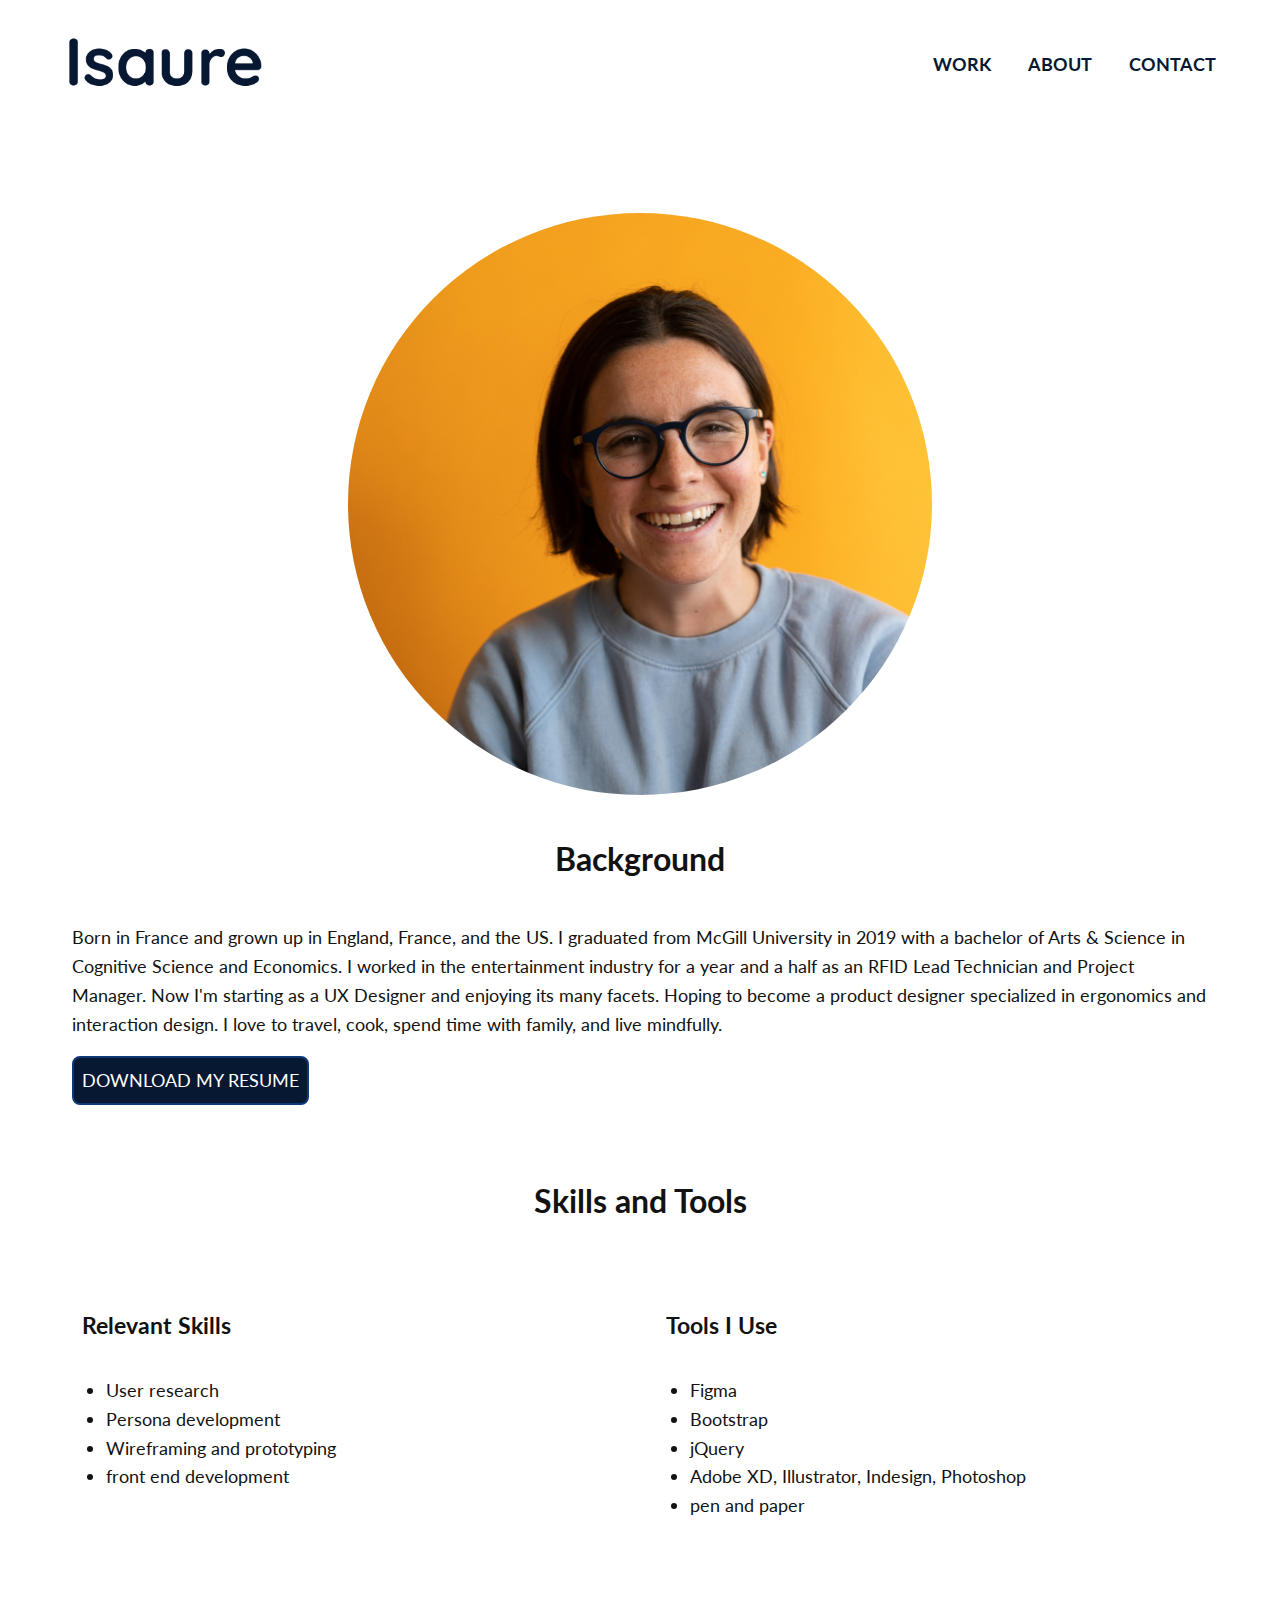
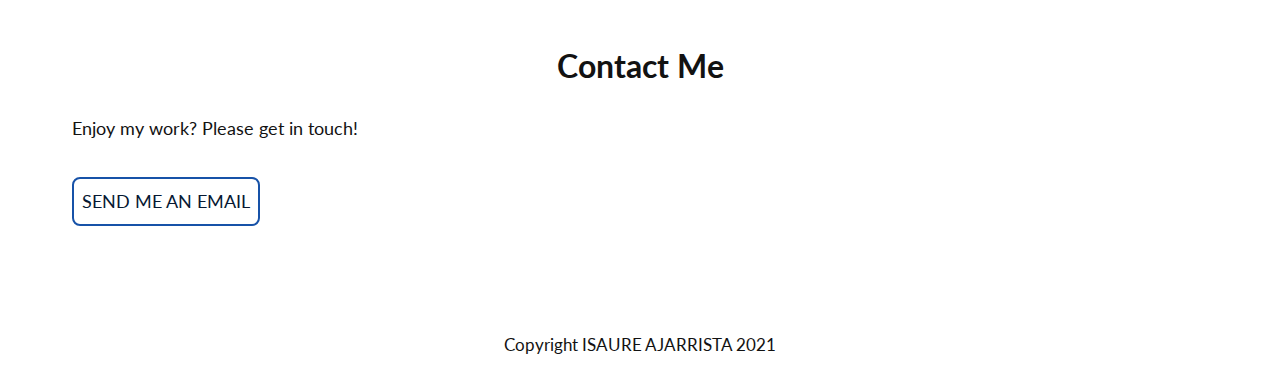
==== about.html @ 8503d3d2 "changed logo" ====
<!DOCTYPE html>
<html lang="en" dir="ltr">

<head>
  <meta charset="utf-8">
  <title>Isaure Ajarrista UX Designer Montreal</title>
  <link rel="shortcut icon" href="/favicon_package_v0.16/favicon.ico">
  <link rel="apple-touch-icon" sizes="180x180" href="favicon_package_v0.16/apple-touch-icon.png">
  <link rel="icon" type="image/png" sizes="32x32" href="favicon_package_v0.16/favicon-32x32.png">
  <link rel="icon" type="image/png" sizes="16x16" href="favicon_package_v0.16/favicon-16x16.png">
  <link rel="manifest" href="/site.webmanifest">
  <link href="https://cdn.jsdelivr.net/npm/bootstrap@5.0.0-beta3/dist/css/bootstrap.min.css" rel="stylesheet" integrity="sha384-eOJMYsd53ii+scO/bJGFsiCZc+5NDVN2yr8+0RDqr0Ql0h+rP48ckxlpbzKgwra6" crossorigin="anonymous">
  <meta name="msapplication-TileColor" content="#da532c">
  <meta name="theme-color" content="#ffffff">
  <link rel="stylesheet" type="text/css" href="https://necolas.github.io/normalize.css/8.0.1/normalize.css">
  <link rel="stylesheet" type="text/css" href="css/style.css">
  <link rel="preconnect" href="https://fonts.gstatic.com">
  <link href="https://fonts.googleapis.com/css2?family=Lato:wght@400;700&family=Roboto&display=swap" rel="stylesheet">
<link rel="stylesheet" href="https://use.fontawesome.com/releases/v5.15.3/css/all.css" integrity="sha384-SZXxX4whJ79/gErwcOYf+zWLeJdY/qpuqC4cAa9rOGUstPomtqpuNWT9wdPEn2fk" crossorigin="anonymous">
  <meta name="viewport" content="width=device-width, initial-scale=1">
</head>

<body>
  <!-- for the header -->
  <header id="header">
    <div class="container align">
      <div class="navtoggle" id="myNavtoggle">
      <a href="index.html"><img src="img/me/logov2.png" class="logo" alt="Isaure's Logo"></a>
      <nav class="navigation">
        <ul>
          <li class="nav-container topBotomBordersOut"><a href="index.html">Work</a></li>
          <li class="nav-container topBotomBordersOut"> <a href="about.html#skills">About</a></li>
          <li class="nav-container topBotomBordersOut"><a href="#contact" onclick="menuToggle()">Contact</a></li>
          <li><a href="javascript:void(0);" class="icon" onclick="menuToggle()"><i class="fas fa-bars"></i></a></li>
        </ul>
      </nav>
    </div>
    </div>
  </header>

  <main>
    <!-- main section -->
    <div id="aboutme">
        <!-- Title Container -->
      <div class="container">
    <!-- photo and rest of main -->
      <!-- <div class="row"> -->
        <!--container -->
        <!-- <div class="column col-md-6 col-lg-6"> -->
        <picture>
          <source srcset="img/me/mev3.jpg" media="(max-width:767px)">
          <img src="img/me/mev3-1200.jpg" alt="a portrait of me">
        </picture>

        <div class="about">
            <h2>Background</h2>
            <p> Born in France and grown up in England, France, and the US. I graduated from McGill University in 2019 with a bachelor of Arts & Science in Cognitive Science and Economics. I worked in the entertainment industry for a year and a half as an RFID Lead Technician and Project Manager. Now I'm starting as a UX Designer and enjoying its many facets. Hoping to become a product designer specialized in ergonomics and interaction design. I love to travel, cook, spend time with family, and live mindfully.</p>
            <div class="resume">
            <a href="files/resume-v4.pdf" download target="_blank" class="button resume"> download my resume </a>
          </div>
         </div>
        </div>
      </div>
    </div>

<!--row for columns -->
  <div class="container">
          <!--column 2 SKills and Tools -->
          <div class="skills">
            <h2> Skills and Tools </h2>
          </div>
            <!--skills and tools row -->
            <div class="row">
            <!-- Relevant skills column -->
              <div class="column col-md-6 col-lg-6">
                <!--list of skills -->
                <h3> Relevant Skills </h3>
                <ul>
                  <li> User research</li>
                  <li> Persona development</li>
                  <li> Wireframing and prototyping</li>
                  <li> front end development</li>
                </ul>
              </div>
              <!-- tools i use column -->
              <div class="column col-md-6 col-lg-6">
                <h3> Tools I Use </h3>
                <ul>
                  <li>Figma</li>
                  <li>Bootstrap</li>
                  <li>jQuery</li>
                  <li>Adobe XD, Illustrator, Indesign, Photoshop</li>
                  <li>pen and paper</li>
                </ul>
              </div>
            </div>
          </div>
        </div>
  </main>

  <!-- for the footer -->
  <footer id="contact">
    <div class="container">
      <h2>Contact Me</h2>
      <p>
        Enjoy my work? Please get in touch!
      </p>
       <div class="socials">
        <a href="mailto:isaure.ajarrista@gmail.com" class="button contact">Send me an email</a>
      <!-- social media layout and placeholders -->
      <a href="https://www.linkedin.com/in/isaure/"><i class="fab fa-linkedin"></i></a>
      <a href="#"><i class="fab fa-behance-square"></i></a>
    </div>
      <p class="copyright">Copyright ISAURE AJARRISTA 2021</p>
    </div>
  </footer>

  <!-- js script -->
  <script src="https://code.jquery.com/jquery-3.6.0.min.js" integrity="sha256-/xUj+3OJU5yExlq6GSYGSHk7tPXikynS7ogEvDej/m4=" crossorigin="anonymous"></script>
  <script src="js/script.js"></script>
</body>

</html>
---- css/style.css ----
/*
Colors used:
Primary Color (Sea green): #2e8b57
Font color (Gray7): #121212
*/
*{
  box-sizing: border-box;
}

html {
  scroll-behavior: smooth;
}

body {
  background-color: #ffffff;
  font-family: 'Lato', sans-serif;
  font-size: 16px;
  font-weight: 400;
  line-height: 1.6;
  color: #121212;
}

h1, h2, h3 {
  line-height: 1.4;
}

h1{
  font-size: 2.25em;
  font-weight: 700;
  text-align: center;
}

h2{
  font-size: 1.75em;
  font-weight: 700;
}

h3 {
  font-size: 1.25em;
  font-weight: 700;
}

img{
  position:static;
  width: 100%;
}

video {
  width: 100%;
}

a{
  color: #061832;
  text-decoration: none;
}
a:hover,
a:focus {
  color: #061832;
}
a:active{
  color: #061832;
}


/* Layout styling */
header {
  background-color: white;
  padding: 10px 0 4px;
  position: fixed;
  width: 100%;
}

nav > ul {
  list-style-type: none;
  padding: 0;
  margin: 0;
}

nav > ul > li > a {
  text-transform: uppercase;
  font-family: 'Lato', sans-serif;
  font-weight: 700;
  color: #061832;
  display: inline-block;
  padding: 0 16px;
  position: relative;
  z-index: 0;
  cursor: pointer;
}
nav > ul > li > a:hover{
  opacity: 0.8;
}
nav > ul > li > a:active{
  color: 	#061832;
}

.navtoggle li:not(:last-child){
  display: none;
}

.navtoggle, .navtoggle.responsive {
  position: relative;
}

.navtoggle li .icon {
  position: absolute;
  right: 0;
  top: 2px;
  font-size: 20px;
  padding-right: 0;
  padding-top: 10px;
}

.navtoggle.responsive li {
  display: block;
  padding: 10px 0;
  border-top: 1px solid #eebcbc;
}

.navtoggle.responsive nav {
  padding: 24px 0 0;
}

.navtoggle.responsive li:last-child{
  padding: 0 0 10px;
}


main {
  padding-top: 67px;
}

.container {
  padding: 0 16px;
  max-width: 1200px;
  margin-left: auto;
  margin-right: auto;
}

#projects h2{
  text-align: center;
}

#projects img{
  margin: auto;
  width: 100%;
}

#projects .row {
  padding-bottom: 25px;
  border-bottom: 1px solid #eebcbc;
  margin: 25px 0;
  align-items: center;
}

#hero {
  background-color: #fff;
  padding: 20px 0;
  display: inline-block;
  width: 100%;
  text-align: center;
}

#hero span {
  display: block;
}

#hero h1{
  text-align: center;
  margin-top: 24px;
}

.logo {
  max-width: 150px;
  text-align: center;
}

#aboutme .container img{
  display: block;
  margin-left: auto;
  margin-right: auto;
  margin-top: 105px;
  width: 50%;
  border-radius: 50%;
}

#aboutme h3{
  margin-top: 0;
}

#aboutme h2{
  text-align: center;
}

.container h1{
  text-align: center;
  padding: 16px 0;
}

.callout {
  background-color: #e9f1fc;
  padding: 16px 8px;
  border: 2px solid #061832;
  margin: 56px auto;
  width: 100%;
  display: flex;
  justify-content: flex-start;
  flex-flow: row wrap;
}

.quote {
  font-weight: 700;
  font-size: 18px;
  text-align: center;
  font-style: italic;
}

#title h1{
  margin-bottom: 0;
}

#title span {
  display: block;
  text-align: center;
  margin-bottom: 8px;
}

[class*="col-"]{
  float: left;
  padding: 10px;
}

.row::after{
  content: "";
  clear: both;
  display: table;
}

.copyright{
  text-align: center;
  font-size: .95em;
  padding-top: 72px;
}

.methods .column {
  padding: 16px 72px;
}

.methods .row {
  flex-flow: row wrap;
}

.methods h3{
  text-align: center;
}

.methods ul{
  list-style-type: none;
  padding-left: 0;
}

.container p{
  padding-left: 16px;
  padding-right: 16px;
}

.container h2 {
  padding: 16px 8px;
}

.container h3 {
  padding: 12px 16px;
}

#contact h2 {
  text-align: center;
  margin-top: 80px;
  padding-bottom: 0;
}

#aboutme .column{
  padding: 0 16px;
}
#aboutme ul{
  list-style-type: none;
}

.about {
  margin-top: 16px;
}

.skills h2{
  text-align: center;
}

.container .scroll {
  padding-left: 16px;
  display: flex;
  justify-content: flex-end;
}

.socials {
  display: flex;
  flex-flow: row wrap;
  align-items: center;
}

.fab.fa-linkedin, .fab.fa-behance-square {
  font-size: 2em;
  margin: 16px;
  margin-left: 0;
}


/* device styling */
/* ==============================
Medium devices (640px and larger)
================================= */
@media only screen and (min-width: 641px) {
  header {
    text-align: unset;
    padding: 20px 0 13px;
  }

  nav {
    width: auto;
    display: flex;
    justify-content: flex-end;
    align-items: center;
    float: right;
    margin-top: 4px;
  }

  nav > ul {
    margin: 1em 0;
  }

  nav > ul > li {
  display: inline-block;
  }

  .navtoggle li:not(:last-child){
    display: inline-block;
  }

  .navtoggle li:last-child{
    display: none;
  }

  main {
    padding-top: 99.8px;
  }

  body{
    font-size: 18px;
  }

  .logo{
    max-width: 200px;
  }


  .col-md-3 {
    width: 25%;
  }

  .col-md-4{
    width: 33.3%;
  }

  .col-md-6 {
    width: 50%;
  }

  .resume{
    display: flex;
    justify-content: center;
    align-items: center;
  }
  
  .align > ul {
    display: flex;
    justify-content: flex-end;
    align-content: center;
  }

  #image {
    justify-content: center space-around;
    margin: auto;
    max-width: 600px;
  }
}

/* ==============================
Large devices (1024px or larger)
================================= */
@media only screen and (min-width: 992px) {

  .col-lg-2 {
    display: block;
    width: 16.66%;
    margin-left: auto;
    margin-right: auto;
  }
  .col-lg-3 {
    width: 25%;
  }

  .col-lg-4{
    width: 33.33%;
  }
  .col-lg-5 {
  width: 41.66%;
  }

  .col-lg-6{
    width: 50%;
  }

  .col-lg-7 {
  width: 58.33%
  }


  .resume{
    display: flex;
    justify-content: left;
    align-items: center;
  }
}
/* ==============================
X-large devices (1440px or larger)
================================= */
@media only screen and (min-width: 1440px) {
}

@media only screen and (max-width: 639px){
.column{
  width: 100%;
  float: left;
  }

  .col-sm-3{
    width: 33.33%;
  }
}



/* illustration animation */
.berlin-illustration {
  width: 100%;
  max-width: 100%;
  height: auto;
}

@keyframes color-change {
  0% {fill: #edc655;}
  50% {fill: #fcffad;}
  100% {fill: #f76414;}
}

.sun {
  animation: 4s color-change infinite alternate linear;
}

@keyframes cloud-move {
  from {transform: translate(0, 50px);}
  to {transform: translate(200px, 50px);}
}

.cloud-front {
  animation: 30s cloud-move infinite alternate linear;
}

@keyframes cloud-move-reverse {
  from {transform: translate(446px, 48px);}
  to {transform: translate(100px, 48px);}
}

.cloud-back {
  animation: 34s cloud-move-reverse infinite alternate linear;
}

/* navigation bar animation */
li.topBotomBordersOut a:before, li.topBotomBordersOut a:after
{
    position: absolute;
    left: 0px;
    width: 100%;
    height: 2px;
    background: #061832;
    content: "";
    opacity: 0;
    transition: all 0.3s;
}

li.topBotomBordersOut a:before
{
    top: 0px;
    transform: translateY(10px);
}

li.topBotomBordersOut a:after
{
    bottom: 0px;
    transform: translateY(-10px);
}

li.topBotomBordersOut a:hover:before, li.topBotomBordersOut a:hover:after
{
    opacity: 1;
    transform: translateY(0px);
}

/* buttons */
.button {
  display: inline-block;
  background-color: #061832;
  color: white;
  font-weight: 400;
  text-decoration: none;
  padding: 8px;
  border-bottom: 2px solid #0e3976;
  transition-duration: 0.5s ;
  transition-property: opacity;
  margin-left: 16px;
  border-radius: 8px;
}
.button:hover {
  color: #fff;
  background-color: #3929e2;
}
.button:active{
  color:#fff;
}


.button.contact {
  background-color: transparent;
  color: #061832;
  text-transform: uppercase;
  border: 2px solid #1752a8;
  display: inline-block;
  margin: 16px;
  transition-duration: 0.5s ;
  transition-property: opacity;
}
.button.contact:hover {
  background-color: #061832;
  color: #ffffff;
}
.button.contact:active{
  color: #ffffff;
}

.button.resume {
  background-color: #061832;
  color: #ffffff;
  text-transform: uppercase;
  text-align: center;
  border: 2px solid #0e3976;
  transition-duration: 0.5s ;
  transition-property: opacity;
  width: auto;
  margin-bottom: 32px;
}
.button.resume:hover {
  background-color: #0e3976;
  color: #ffffff;
}
.button.resume:active{
  color: #ffffff;
}

#myBtn {
  display: none;
  position: fixed;
  bottom: 20px;
  right: 30px;
  z-index: 99;
  font-size: 18px;
  text-transform: uppercase;
  border: none;
  outline: none;
  background-color: #061832 ;
  color: white;
  cursor: pointer;
  padding: 16px;
  border-radius: 100%;
}
#myBtn:hover {
  background-color: #0e3976;
}
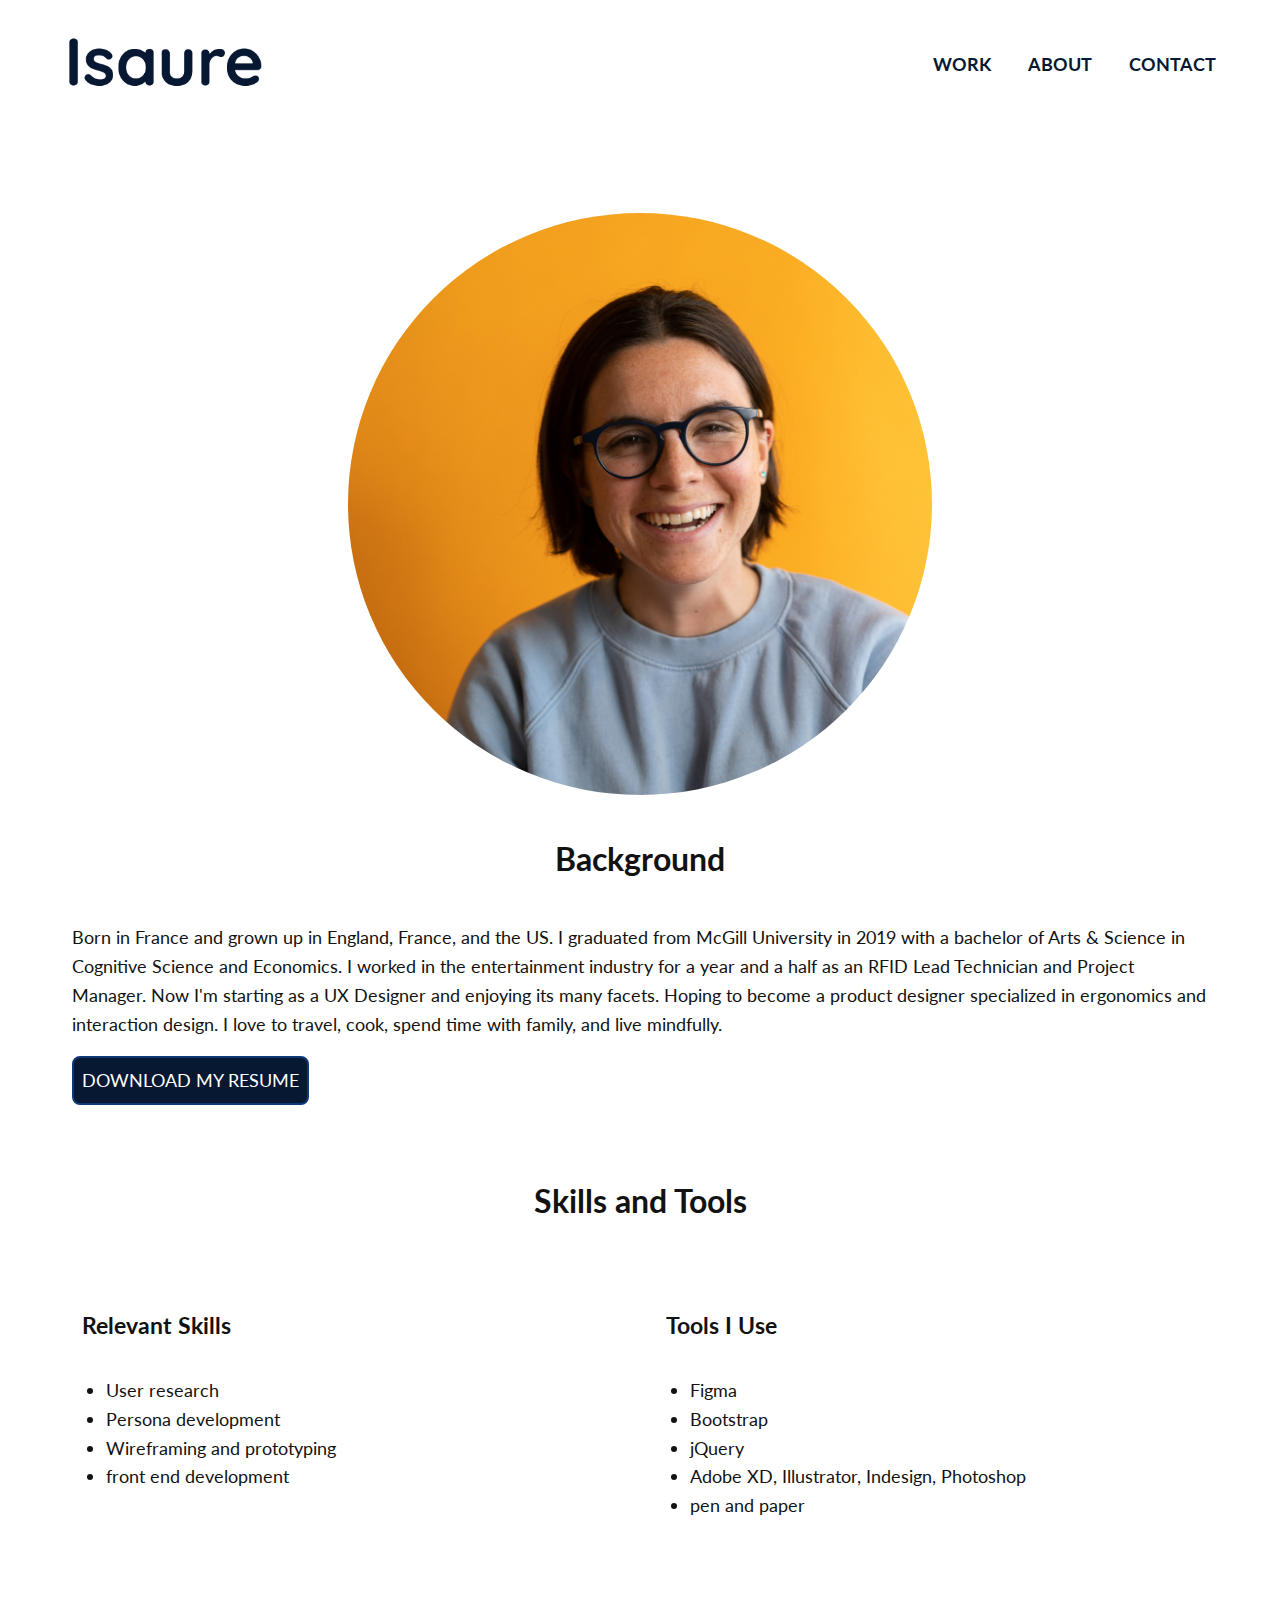
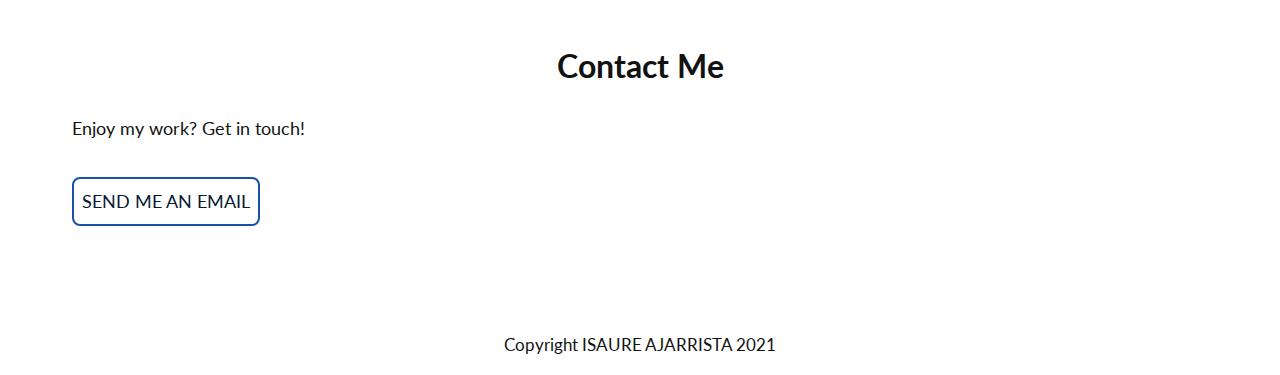
==== commit 7c115d18: "added new resume" ====
--- a/about.html
+++ b/about.html
@@ -56,7 +56,7 @@
             <h2>Background</h2>
             <p> Born in France and grown up in England, France, and the US. I graduated from McGill University in 2019 with a bachelor of Arts & Science in Cognitive Science and Economics. I worked in the entertainment industry for a year and a half as an RFID Lead Technician and Project Manager. Now I'm starting as a UX Designer and enjoying its many facets. Hoping to become a product designer specialized in ergonomics and interaction design. I love to travel, cook, spend time with family, and live mindfully.</p>
             <div class="resume">
-            <a href="files/resume-v4.pdf" download target="_blank" class="button resume"> download my resume </a>
+            <a href="files/isaure-ajarrista-resume.pdf" download target="_blank" class="button resume"> download my resume </a>
           </div>
          </div>
         </div>
@@ -103,7 +103,7 @@
     <div class="container">
       <h2>Contact Me</h2>
       <p>
-        Enjoy my work? Please get in touch!
+        Enjoy my work? Get in touch!
       </p>
        <div class="socials">
         <a href="mailto:isaure.ajarrista@gmail.com" class="button contact">Send me an email</a>
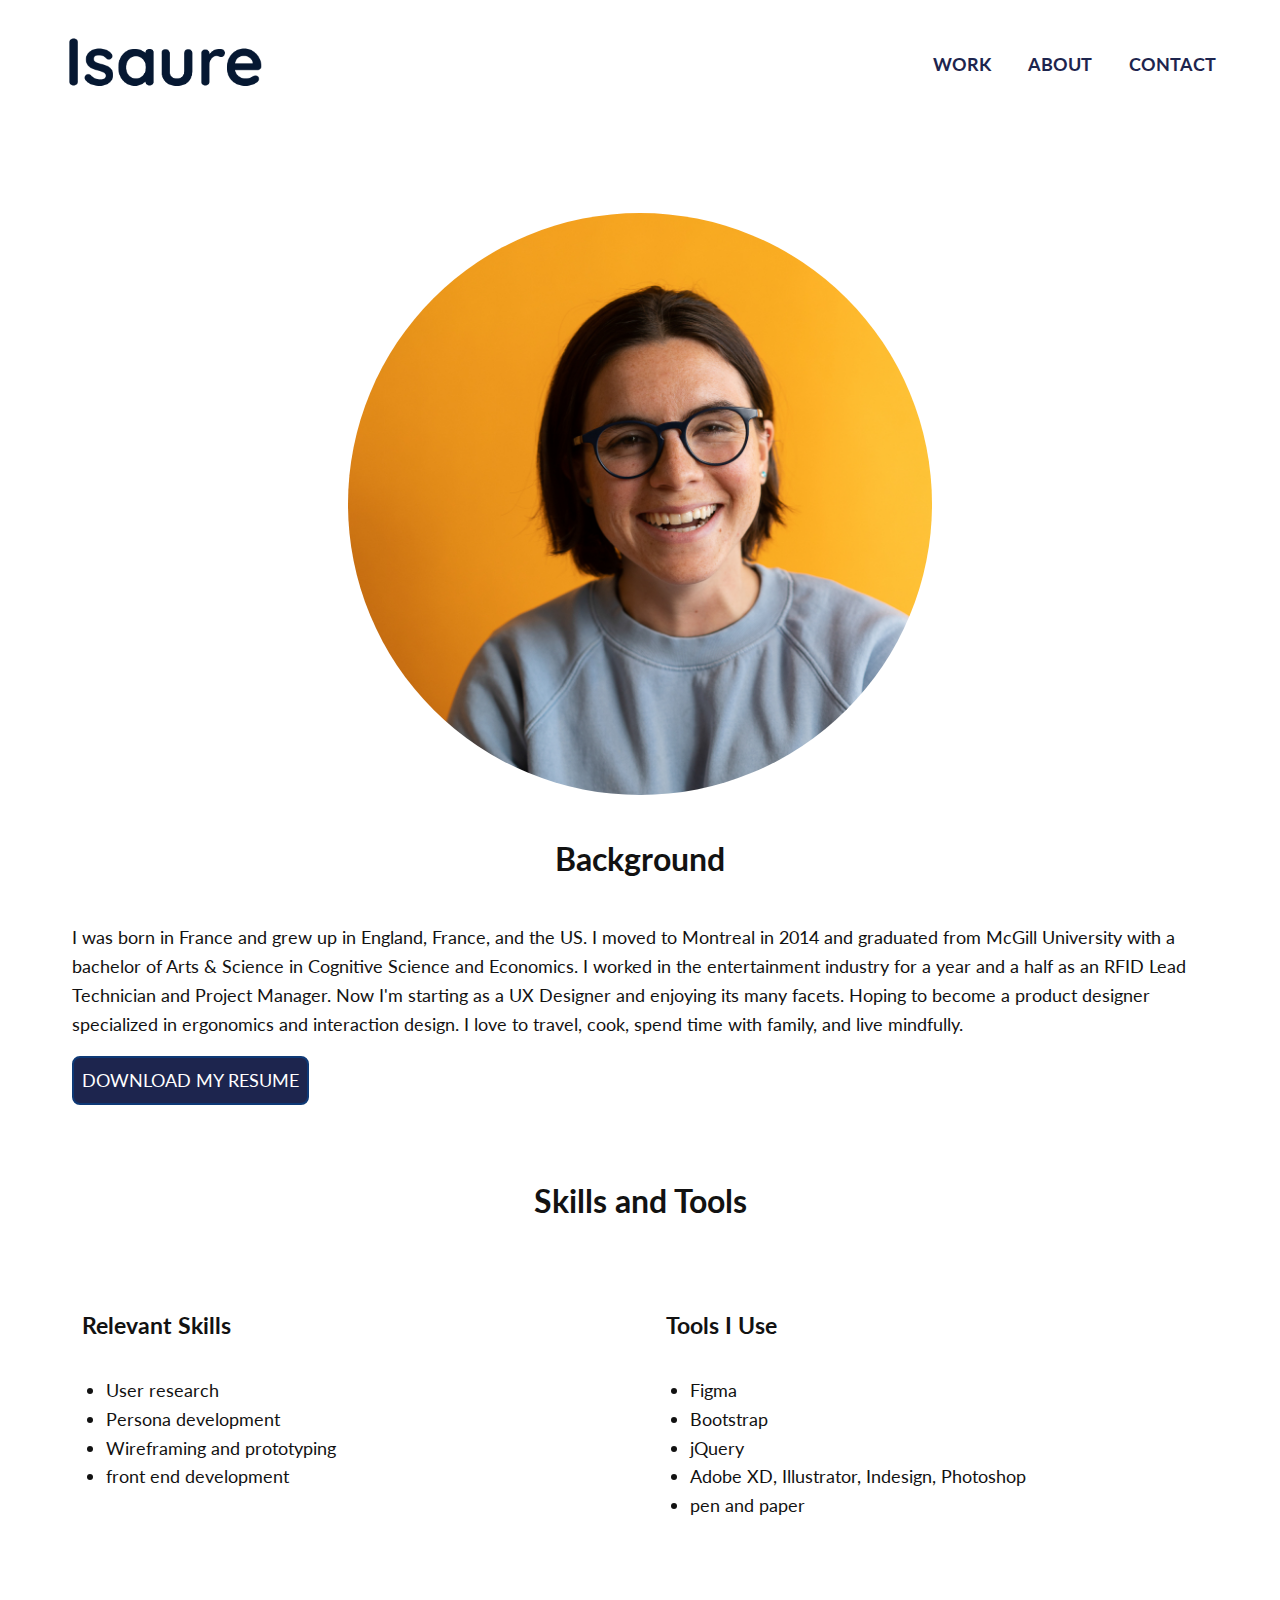
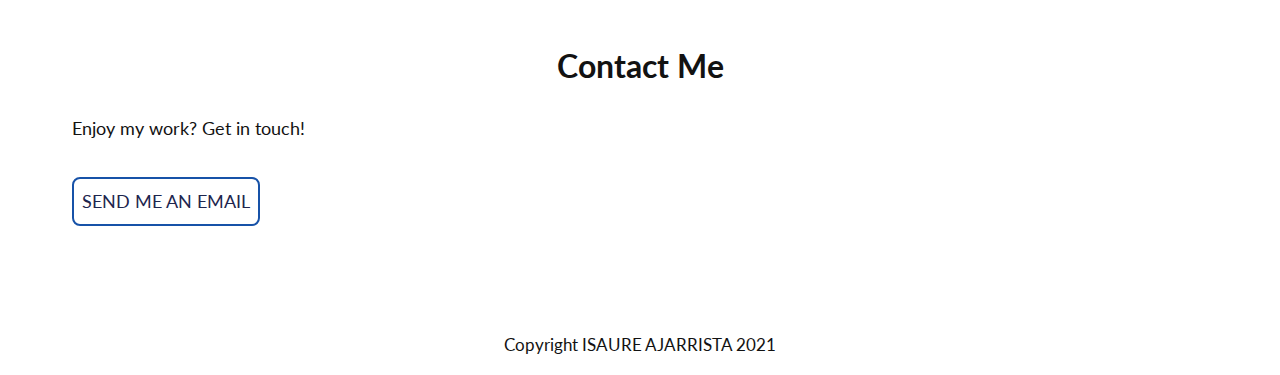
==== commit d2f46ee7: "copy edits to about page" ====
--- a/about.html
+++ b/about.html
@@ -54,7 +54,7 @@
 
         <div class="about">
             <h2>Background</h2>
-            <p> Born in France and grown up in England, France, and the US. I graduated from McGill University in 2019 with a bachelor of Arts & Science in Cognitive Science and Economics. I worked in the entertainment industry for a year and a half as an RFID Lead Technician and Project Manager. Now I'm starting as a UX Designer and enjoying its many facets. Hoping to become a product designer specialized in ergonomics and interaction design. I love to travel, cook, spend time with family, and live mindfully.</p>
+            <p> I was born in France and grew up in England, France, and the US. I moved to Montreal in 2014 and graduated from McGill University with a bachelor of Arts & Science in Cognitive Science and Economics. I worked in the entertainment industry for a year and a half as an RFID Lead Technician and Project Manager. Now I'm starting as a UX Designer and enjoying its many facets. Hoping to become a product designer specialized in ergonomics and interaction design. I love to travel, cook, spend time with family, and live mindfully.</p>
             <div class="resume">
             <a href="files/isaure-ajarrista-resume.pdf" download target="_blank" class="button resume"> download my resume </a>
           </div>
--- a/css/style.css
+++ b/css/style.css
@@ -50,15 +50,15 @@
 }
 
 a{
-  color: #061832;
+  color: #1d254e;
   text-decoration: none;
 }
 a:hover,
 a:focus {
-  color: #061832;
+  color: #1d254e;
 }
 a:active{
-  color: #061832;
+  color: #1d254e;
 }
 
 
@@ -80,7 +80,7 @@
   text-transform: uppercase;
   font-family: 'Lato', sans-serif;
   font-weight: 700;
-  color: #061832;
+  color: #1d254e;
   display: inline-block;
   padding: 0 16px;
   position: relative;
@@ -91,7 +91,7 @@
   opacity: 0.8;
 }
 nav > ul > li > a:active{
-  color: 	#061832;
+  color: 	#1d254e;
 }
 
 .navtoggle li:not(:last-child){
@@ -114,7 +114,7 @@
 .navtoggle.responsive li {
   display: block;
   padding: 10px 0;
-  border-top: 1px solid #eebcbc;
+  border-top: 1px solid #1d254e;
 }
 
 .navtoggle.responsive nav {
@@ -148,7 +148,7 @@
 
 #projects .row {
   padding-bottom: 25px;
-  border-bottom: 1px solid #eebcbc;
+  border-bottom: 1px solid #1d254e;
   margin: 25px 0;
   align-items: center;
 }
@@ -200,7 +200,7 @@
 .callout {
   background-color: #e9f1fc;
   padding: 16px 8px;
-  border: 2px solid #061832;
+  border: 2px solid #1d254e;
   margin: 56px auto;
   width: 100%;
   display: flex;
@@ -489,7 +489,7 @@
     left: 0px;
     width: 100%;
     height: 2px;
-    background: #061832;
+    background: #1d254e;
     content: "";
     opacity: 0;
     transition: all 0.3s;
@@ -516,7 +516,7 @@
 /* buttons */
 .button {
   display: inline-block;
-  background-color: #061832;
+  background-color: #1d254e;
   color: white;
   font-weight: 400;
   text-decoration: none;
@@ -529,7 +529,7 @@
 }
 .button:hover {
   color: #fff;
-  background-color: #3929e2;
+  background-color: #1d254e;
 }
 .button:active{
   color:#fff;
@@ -538,7 +538,7 @@
 
 .button.contact {
   background-color: transparent;
-  color: #061832;
+  color: #1d254e;
   text-transform: uppercase;
   border: 2px solid #1752a8;
   display: inline-block;
@@ -547,7 +547,7 @@
   transition-property: opacity;
 }
 .button.contact:hover {
-  background-color: #061832;
+  background-color: #1d254e;
   color: #ffffff;
 }
 .button.contact:active{
@@ -555,7 +555,7 @@
 }
 
 .button.resume {
-  background-color: #061832;
+  background-color: #1d254e;
   color: #ffffff;
   text-transform: uppercase;
   text-align: center;
@@ -583,12 +583,12 @@
   text-transform: uppercase;
   border: none;
   outline: none;
-  background-color: #061832 ;
+  background-color: #1d254e ;
   color: white;
   cursor: pointer;
   padding: 16px;
   border-radius: 100%;
 }
 #myBtn:hover {
-  background-color: #0e3976;
-}
+  background-color: #1d254e;
+}
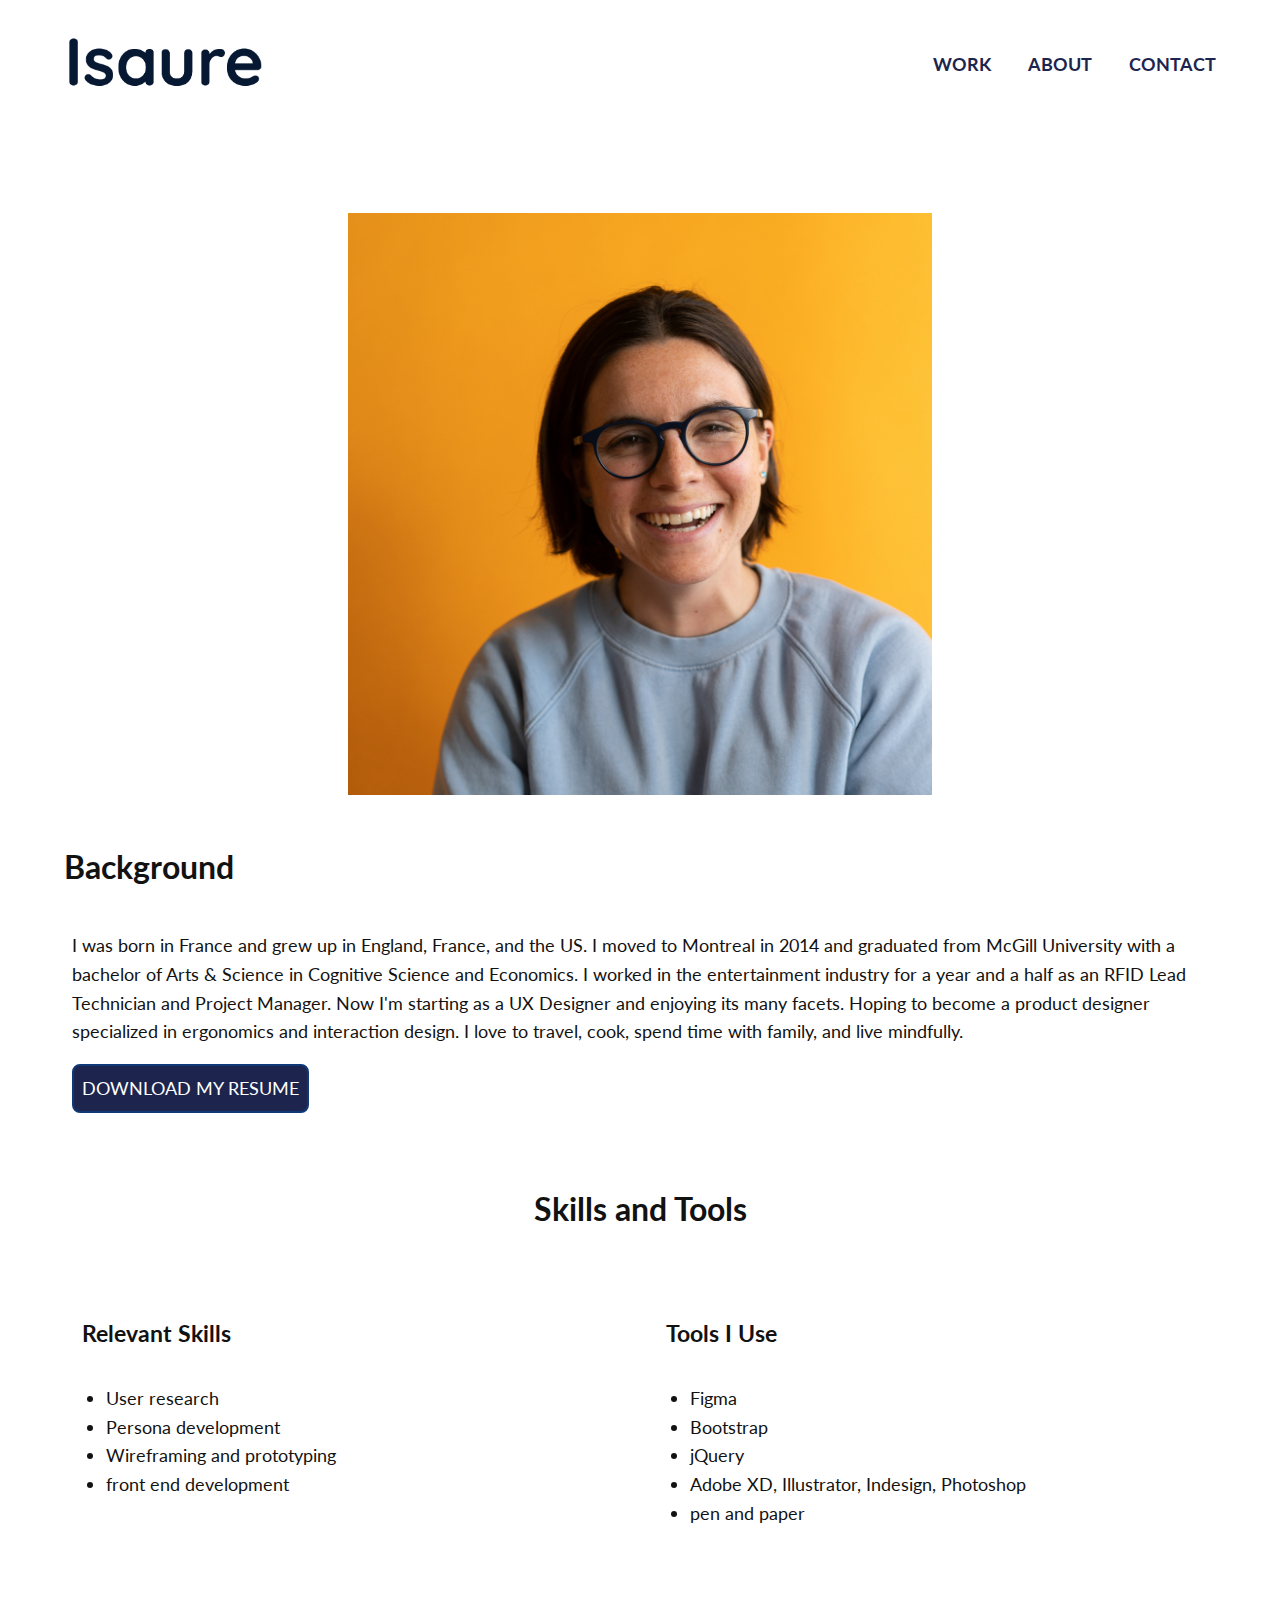
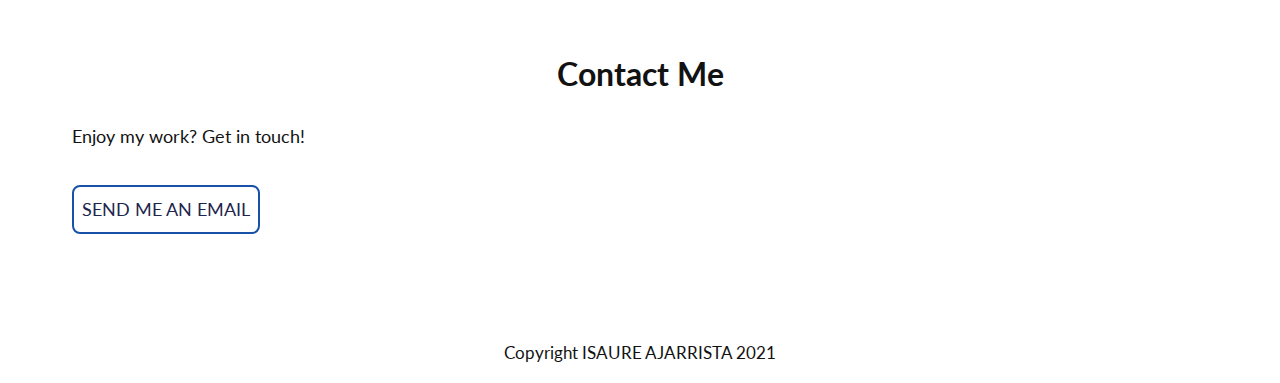
==== commit 3162d8b6: "added google analytics integration" ====
--- a/about.html
+++ b/about.html
@@ -18,6 +18,15 @@
   <link href="https://fonts.googleapis.com/css2?family=Lato:wght@400;700&family=Roboto&display=swap" rel="stylesheet">
 <link rel="stylesheet" href="https://use.fontawesome.com/releases/v5.15.3/css/all.css" integrity="sha384-SZXxX4whJ79/gErwcOYf+zWLeJdY/qpuqC4cAa9rOGUstPomtqpuNWT9wdPEn2fk" crossorigin="anonymous">
   <meta name="viewport" content="width=device-width, initial-scale=1">
+  <!-- Global site tag (gtag.js) - Google Analytics -->
+<script async src="https://www.googletagmanager.com/gtag/js?id=G-KWXFG2XT7S"></script>
+<script>
+  window.dataLayer = window.dataLayer || [];
+  function gtag(){dataLayer.push(arguments);}
+  gtag('js', new Date());
+
+  gtag('config', 'G-KWXFG2XT7S');
+</script>
 </head>
 
 <body>
@@ -44,13 +53,12 @@
         <!-- Title Container -->
       <div class="container">
     <!-- photo and rest of main -->
-      <!-- <div class="row"> -->
-        <!--container -->
-        <!-- <div class="column col-md-6 col-lg-6"> -->
+      <div class="personal-image">
         <picture>
           <source srcset="img/me/mev3.jpg" media="(max-width:767px)">
           <img src="img/me/mev3-1200.jpg" alt="a portrait of me">
         </picture>
+      </div>
 
         <div class="about">
             <h2>Background</h2>
@@ -61,7 +69,6 @@
          </div>
         </div>
       </div>
-    </div>
 
 <!--row for columns -->
   <div class="container">
@@ -74,7 +81,9 @@
             <!-- Relevant skills column -->
               <div class="column col-md-6 col-lg-6">
                 <!--list of skills -->
+                <div class="h3">
                 <h3> Relevant Skills </h3>
+              </div>
                 <ul>
                   <li> User research</li>
                   <li> Persona development</li>
@@ -84,7 +93,9 @@
               </div>
               <!-- tools i use column -->
               <div class="column col-md-6 col-lg-6">
+                <div class="h3">
                 <h3> Tools I Use </h3>
+              </div>
                 <ul>
                   <li>Figma</li>
                   <li>Bootstrap</li>
--- a/css/style.css
+++ b/css/style.css
@@ -1,8 +1,3 @@
-/*
-Colors used:
-Primary Color (Sea green): #2e8b57
-Font color (Gray7): #121212
-*/
 *{
   box-sizing: border-box;
 }
@@ -94,6 +89,16 @@
   color: 	#1d254e;
 }
 
+#projects a {
+  text-decoration: underline;
+}
+
+.fas.fa-angle-right{
+  font-size: 20px;
+  position: relative;
+  top: 2px;
+}
+
 .navtoggle li:not(:last-child){
   display: none;
 }
@@ -141,16 +146,17 @@
   text-align: center;
 }
 
-#projects img{
+.project-image{
   margin: auto;
   width: 100%;
 }
 
 #projects .row {
-  padding-bottom: 25px;
+  align-items: center;
   border-bottom: 1px solid #1d254e;
   margin: 25px 0;
-  align-items: center;
+  padding-bottom: 25px;
+  
 }
 
 #hero {
@@ -165,9 +171,9 @@
   display: block;
 }
 
-#hero h1{
-  text-align: center;
+.h1{
   margin-top: 24px;
+  text-align: center;
 }
 
 .logo {
@@ -175,22 +181,34 @@
   text-align: center;
 }
 
-#aboutme .container img{
+.personal-image{
+  border-radius: 50%;
   display: block;
   margin-left: auto;
   margin-right: auto;
   margin-top: 105px;
   width: 50%;
-  border-radius: 50%;
-}
-
-#aboutme h3{
+}
+
+.h3{
   margin-top: 0;
 }
 
-#aboutme h2{
-  text-align: center;
-}
+.about {
+  margin-top: 16px;
+}
+
+.skills {
+  text-align: center;
+}
+
+#aboutme .column{
+  padding: 0 16px;
+}
+#aboutme ul{
+  list-style-type: none;
+}
+
 
 .container h1{
   text-align: center;
@@ -199,23 +217,23 @@
 
 .callout {
   background-color: #e9f1fc;
+  border: 2px solid #1d254e;
+  display: flex;
+  flex-flow: row wrap;
+  justify-content: flex-start;
+  margin: 56px auto;
   padding: 16px 8px;
-  border: 2px solid #1d254e;
-  margin: 56px auto;
-  width: 100%;
-  display: flex;
-  justify-content: flex-start;
-  flex-flow: row wrap;
+  width: 100%;  
 }
 
 .quote {
+  font-size: 18px;
+  font-style: italic;
   font-weight: 700;
-  font-size: 18px;
-  text-align: center;
-  font-style: italic;
-}
-
-#title h1{
+  text-align: center;
+}
+
+.h1-title{
   margin-bottom: 0;
 }
 
@@ -231,15 +249,15 @@
 }
 
 .row::after{
+  clear: both;
   content: "";
-  clear: both;
   display: table;
 }
 
 .copyright{
-  text-align: center;
   font-size: .95em;
   padding-top: 72px;
+  text-align: center;
 }
 
 .methods .column {
@@ -250,7 +268,7 @@
   flex-flow: row wrap;
 }
 
-.methods h3{
+.methods-h3{
   text-align: center;
 }
 
@@ -278,20 +296,9 @@
   padding-bottom: 0;
 }
 
-#aboutme .column{
-  padding: 0 16px;
-}
-#aboutme ul{
-  list-style-type: none;
-}
-
-.about {
-  margin-top: 16px;
-}
-
-.skills h2{
-  text-align: center;
-}
+
+
+
 
 .container .scroll {
   padding-left: 16px;
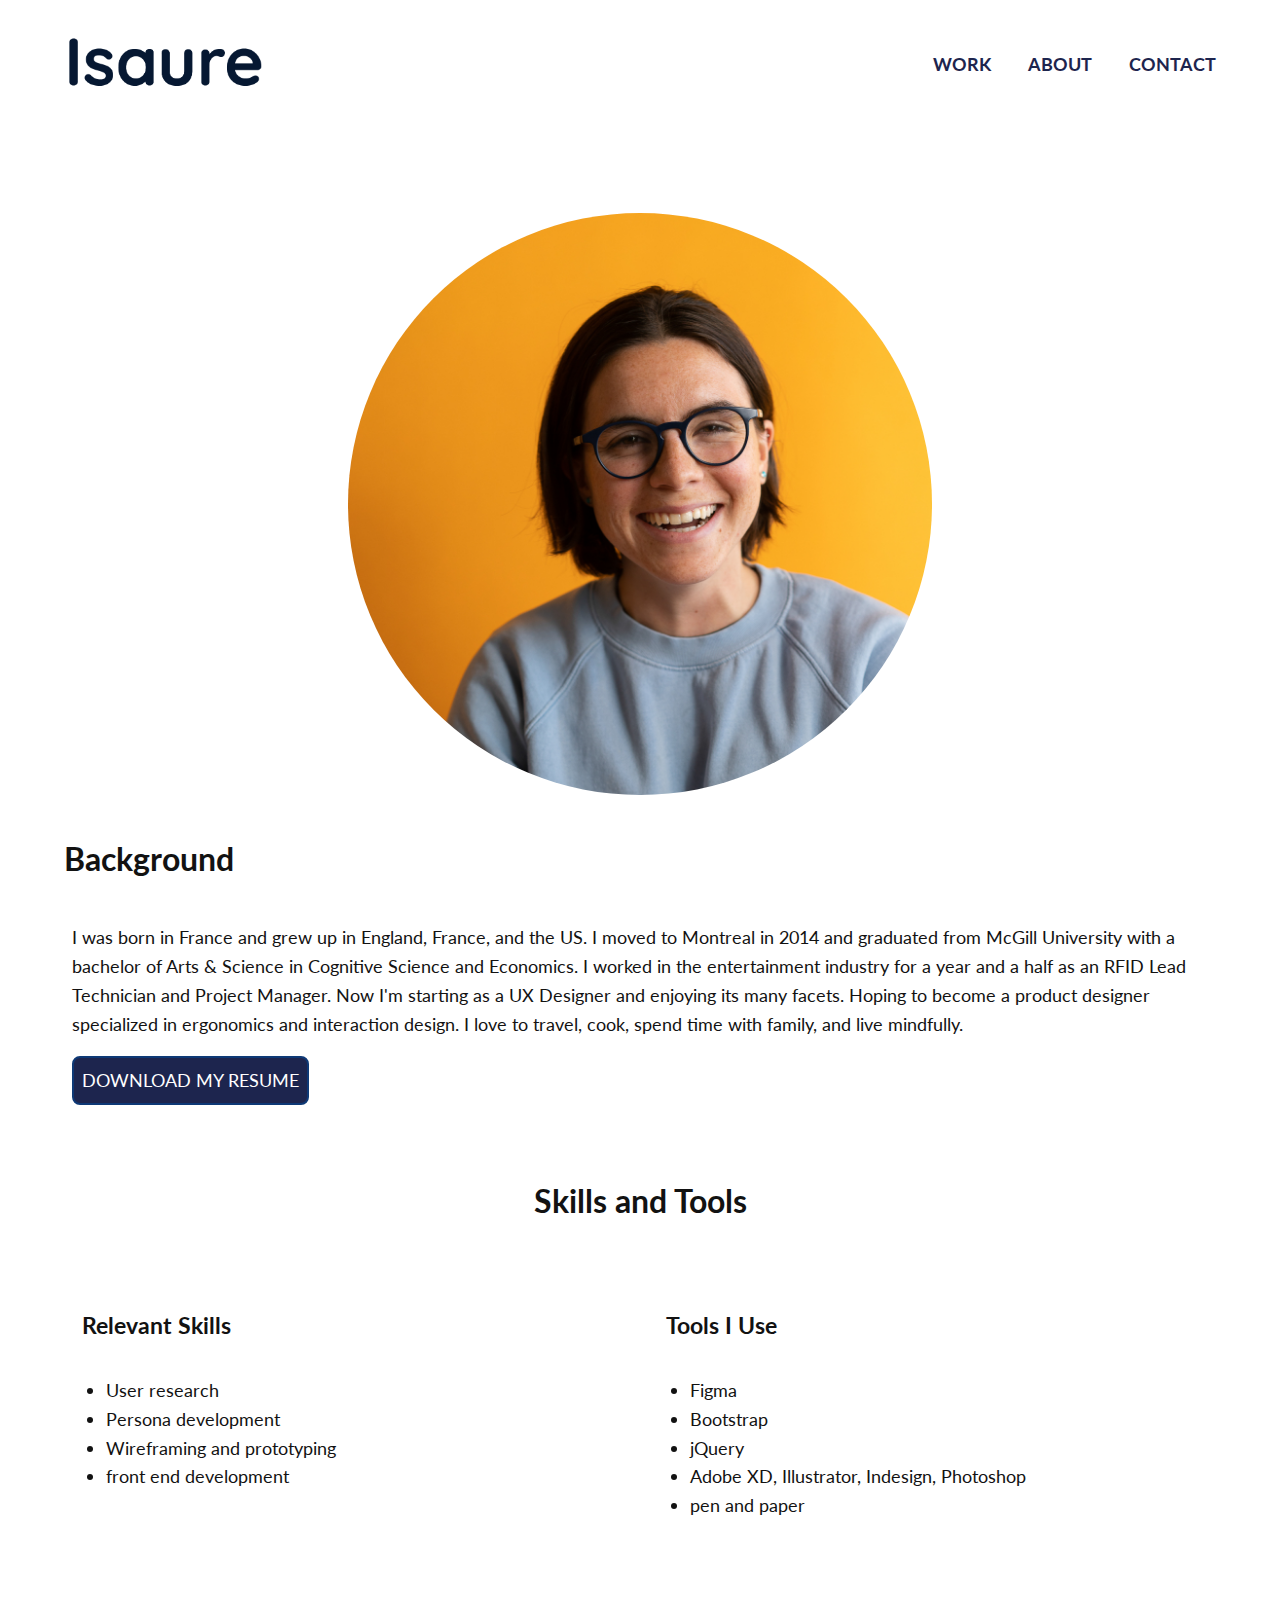
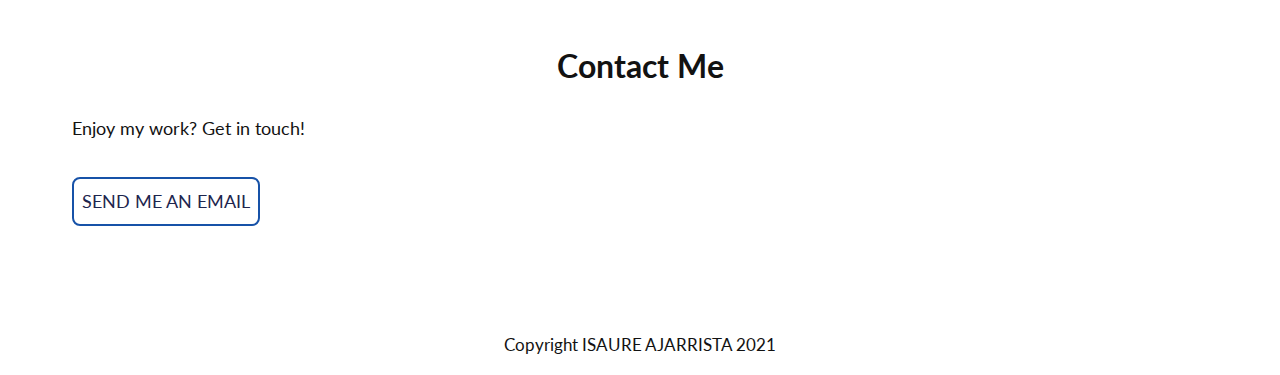
==== commit 9914d790: "changed behance logo to medium logo with link to first case study" ====
--- a/about.html
+++ b/about.html
@@ -120,7 +120,7 @@
         <a href="mailto:isaure.ajarrista@gmail.com" class="button contact">Send me an email</a>
       <!-- social media layout and placeholders -->
       <a href="https://www.linkedin.com/in/isaure/"><i class="fab fa-linkedin"></i></a>
-      <a href="#"><i class="fab fa-behance-square"></i></a>
+      <a href="https://medium.com/@isaureaja"><i class="fab fa-medium"></i></a>
     </div>
       <p class="copyright">Copyright ISAURE AJARRISTA 2021</p>
     </div>
--- a/css/style.css
+++ b/css/style.css
@@ -119,7 +119,7 @@
 .navtoggle.responsive li {
   display: block;
   padding: 10px 0;
-  border-top: 1px solid #1d254e;
+  
 }
 
 .navtoggle.responsive nav {
@@ -174,6 +174,7 @@
 .h1{
   margin-top: 24px;
   text-align: center;
+  font-size: 2.25em;
 }
 
 .logo {
@@ -181,7 +182,7 @@
   text-align: center;
 }
 
-.personal-image{
+.personal-image img{
   border-radius: 50%;
   display: block;
   margin-left: auto;
@@ -296,7 +297,13 @@
   padding-bottom: 0;
 }
 
-
+.error-image{
+  display: block;
+  margin-left: auto;
+  margin-right: auto;
+  width: 50%;
+
+}
 
 
 
@@ -318,6 +325,10 @@
   margin-left: 0;
 }
 
+.error-message {
+  text-align: center;
+  margin-top: 18px;
+}
 
 /* device styling */
 /* ==============================
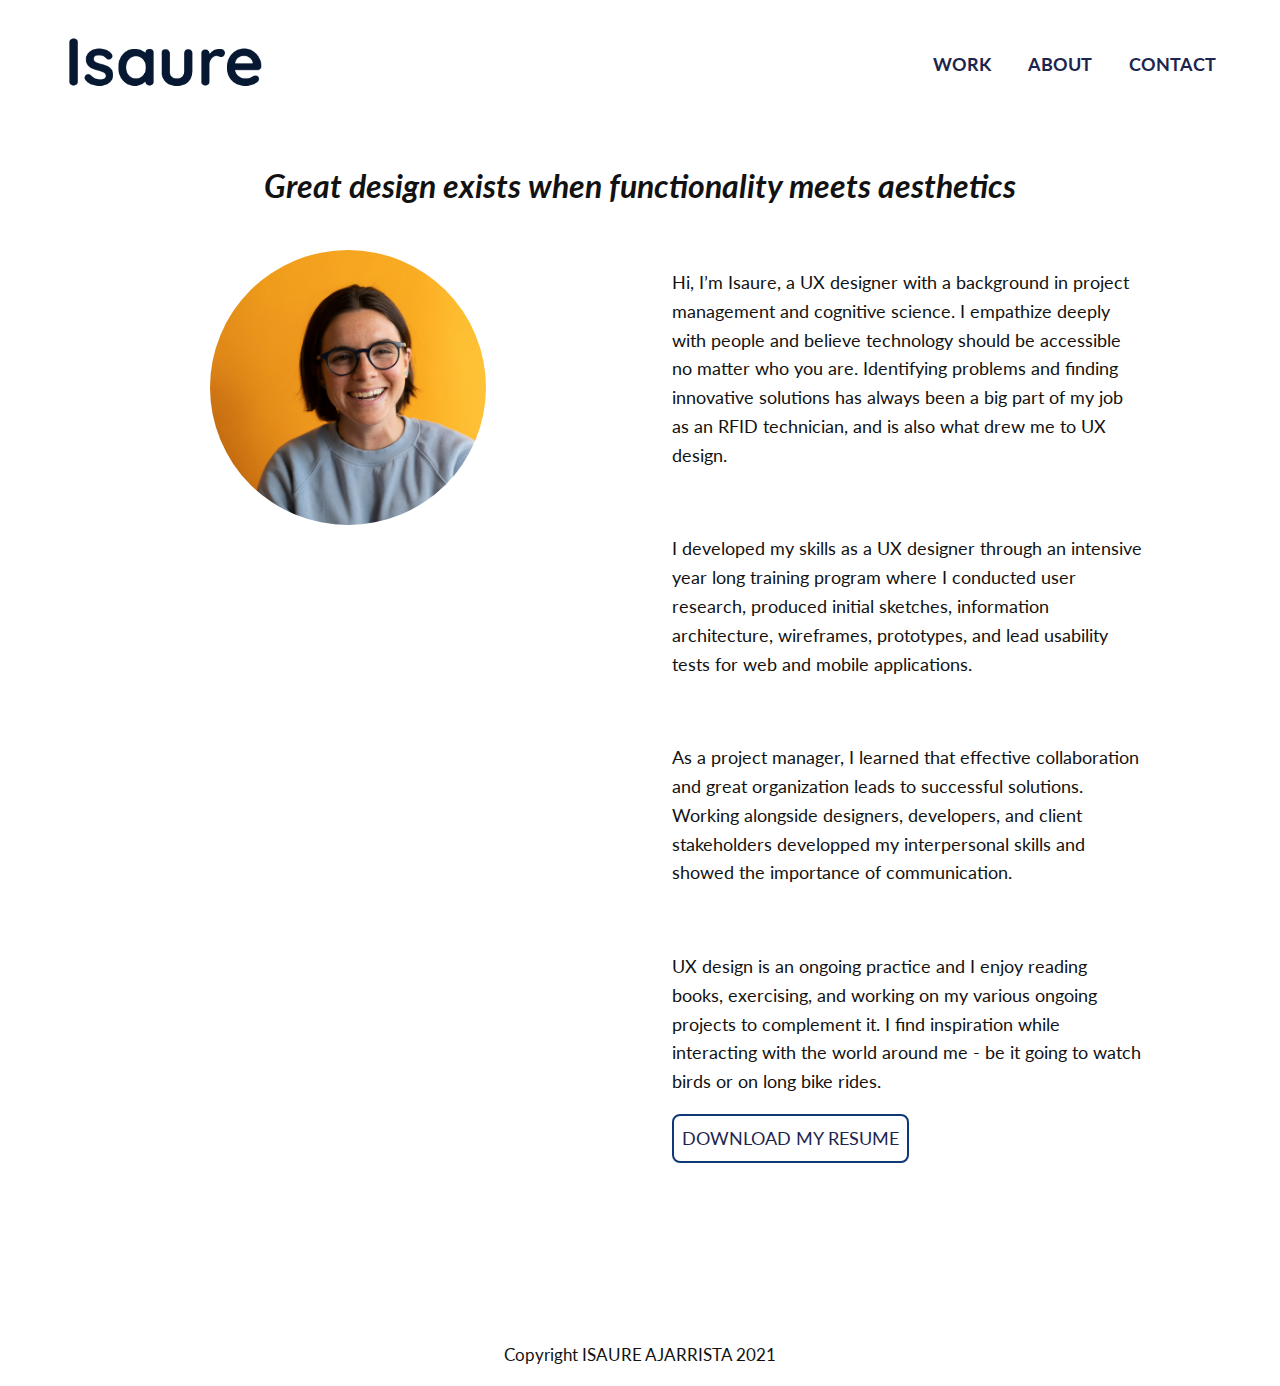
==== commit a0b8ec21: "added a contact form, changed my about me" ====
--- a/about.html
+++ b/about.html
@@ -39,7 +39,7 @@
         <ul>
           <li class="nav-container topBotomBordersOut"><a href="index.html">Work</a></li>
           <li class="nav-container topBotomBordersOut"> <a href="about.html#skills">About</a></li>
-          <li class="nav-container topBotomBordersOut"><a href="#contact" onclick="menuToggle()">Contact</a></li>
+          <li class="nav-container topBotomBordersOut"><a href="contact.html" onclick="menuToggle()">Contact</a></li>
           <li><a href="javascript:void(0);" class="icon" onclick="menuToggle()"><i class="fas fa-bars"></i></a></li>
         </ul>
       </nav>
@@ -50,79 +50,51 @@
   <main>
     <!-- main section -->
     <div id="aboutme">
-        <!-- Title Container -->
       <div class="container">
+      <div class="row">
+        <div class="quote">
+        <h2>Great design exists when functionality meets aesthetics</h2>
+      </div>
     <!-- photo and rest of main -->
+    <div class="column col-md-6">
       <div class="personal-image">
         <picture>
           <source srcset="img/me/mev3.jpg" media="(max-width:767px)">
           <img src="img/me/mev3-1200.jpg" alt="a portrait of me">
         </picture>
       </div>
+      </div>
 
+      <div class="column col-md-6">
         <div class="about">
-            <h2>Background</h2>
-            <p> I was born in France and grew up in England, France, and the US. I moved to Montreal in 2014 and graduated from McGill University with a bachelor of Arts & Science in Cognitive Science and Economics. I worked in the entertainment industry for a year and a half as an RFID Lead Technician and Project Manager. Now I'm starting as a UX Designer and enjoying its many facets. Hoping to become a product designer specialized in ergonomics and interaction design. I love to travel, cook, spend time with family, and live mindfully.</p>
+            <p> Hi, I’m Isaure, a UX designer with a background in project management and cognitive science. I empathize deeply with people and believe technology should be accessible no matter who you are. Identifying problems and finding innovative solutions has always been a big part of my job as an RFID technician, and is also what drew me to UX design.</p>
+            <br> 
+            <p> I developed my skills as a UX designer through an intensive year long training program where I conducted user research, produced initial sketches, information architecture, wireframes, prototypes, and lead usability tests for web and mobile applications.</p>
+            <br>
+            <p> As a project manager, I learned that effective collaboration and great organization leads to successful solutions. Working alongside designers, developers, and client stakeholders developped my interpersonal skills and showed the importance of communication.</p>
+            <br>
+            <p>UX design is an ongoing practice and I enjoy reading books, exercising, and working on my various ongoing projects to complement it. I find inspiration while interacting with the world around me - be it going to watch birds or on long bike rides.<p>
             <div class="resume">
             <a href="files/isaure-ajarrista-resume.pdf" download target="_blank" class="button resume"> download my resume </a>
           </div>
+        </div>
+        </div>
          </div>
         </div>
       </div>
-
-<!--row for columns -->
-  <div class="container">
-          <!--column 2 SKills and Tools -->
-          <div class="skills">
-            <h2> Skills and Tools </h2>
-          </div>
-            <!--skills and tools row -->
-            <div class="row">
-            <!-- Relevant skills column -->
-              <div class="column col-md-6 col-lg-6">
-                <!--list of skills -->
-                <div class="h3">
-                <h3> Relevant Skills </h3>
-              </div>
-                <ul>
-                  <li> User research</li>
-                  <li> Persona development</li>
-                  <li> Wireframing and prototyping</li>
-                  <li> front end development</li>
-                </ul>
-              </div>
-              <!-- tools i use column -->
-              <div class="column col-md-6 col-lg-6">
-                <div class="h3">
-                <h3> Tools I Use </h3>
-              </div>
-                <ul>
-                  <li>Figma</li>
-                  <li>Bootstrap</li>
-                  <li>jQuery</li>
-                  <li>Adobe XD, Illustrator, Indesign, Photoshop</li>
-                  <li>pen and paper</li>
-                </ul>
-              </div>
-            </div>
-          </div>
-        </div>
+   </div>
   </main>
 
   <!-- for the footer -->
   <footer id="contact">
     <div class="container">
-      <h2>Contact Me</h2>
-      <p>
-        Enjoy my work? Get in touch!
-      </p>
        <div class="socials">
-        <a href="mailto:isaure.ajarrista@gmail.com" class="button contact">Send me an email</a>
       <!-- social media layout and placeholders -->
       <a href="https://www.linkedin.com/in/isaure/"><i class="fab fa-linkedin"></i></a>
       <a href="https://medium.com/@isaureaja"><i class="fab fa-medium"></i></a>
     </div>
-      <p class="copyright">Copyright ISAURE AJARRISTA 2021</p>
+    <div class="copyright">
+      <p>Copyright ISAURE AJARRISTA 2021</p>
     </div>
   </footer>
 
--- a/css/style.css
+++ b/css/style.css
@@ -15,7 +15,7 @@
   color: #121212;
 }
 
-h1, h2, h3 {
+h1, h2, h3, h4 {
   line-height: 1.4;
 }
 
@@ -185,9 +185,10 @@
 .personal-image img{
   border-radius: 50%;
   display: block;
+  align-items: center;
+  justify-content: center;
   margin-left: auto;
   margin-right: auto;
-  margin-top: 105px;
   width: 50%;
 }
 
@@ -197,10 +198,15 @@
 
 .about {
   margin-top: 16px;
+  padding-right: 50px;
 }
 
 .skills {
   text-align: center;
+}
+
+#aboutme {
+  margin-top: 40px;
 }
 
 #aboutme .column{
@@ -314,12 +320,10 @@
 }
 
 .socials {
-  display: flex;
-  flex-flow: row wrap;
-  align-items: center;
-}
-
-.fab.fa-linkedin, .fab.fa-behance-square {
+  text-align: center;
+}
+
+.fab.fa-linkedin, .fab.fa-medium {
   font-size: 2em;
   margin: 16px;
   margin-left: 0;
@@ -329,6 +333,39 @@
   text-align: center;
   margin-top: 18px;
 }
+
+input[type=text], select, textarea{
+  width: 100%;
+  padding: 12px;
+  border: 1px solid #ccc;
+  border-radius: 4px;
+  margin-top: 6px;
+  margin-bottom: 16px;
+  resize: vertical;
+}
+
+input[type=submit]{
+  background-color: #1d254e;
+  color: white;
+  padding: 12px 20px;
+  border: none;
+  border-radius: 4px;
+  cursor: pointer;
+}
+input[type=submit]:hover{
+  background-color: #606683;
+}
+
+.contact-container {
+  border-radius: 5px;
+  background-color: #f2f2f2;
+  padding: 20px;
+  max-width: 1200px;
+  margin-top: 115px;
+  margin-right: auto;
+  margin-left: auto;
+}
+
 
 /* device styling */
 /* ==============================
@@ -573,8 +610,8 @@
 }
 
 .button.resume {
-  background-color: #1d254e;
-  color: #ffffff;
+  background-color: white;
+  color: #1d254e;
   text-transform: uppercase;
   text-align: center;
   border: 2px solid #0e3976;
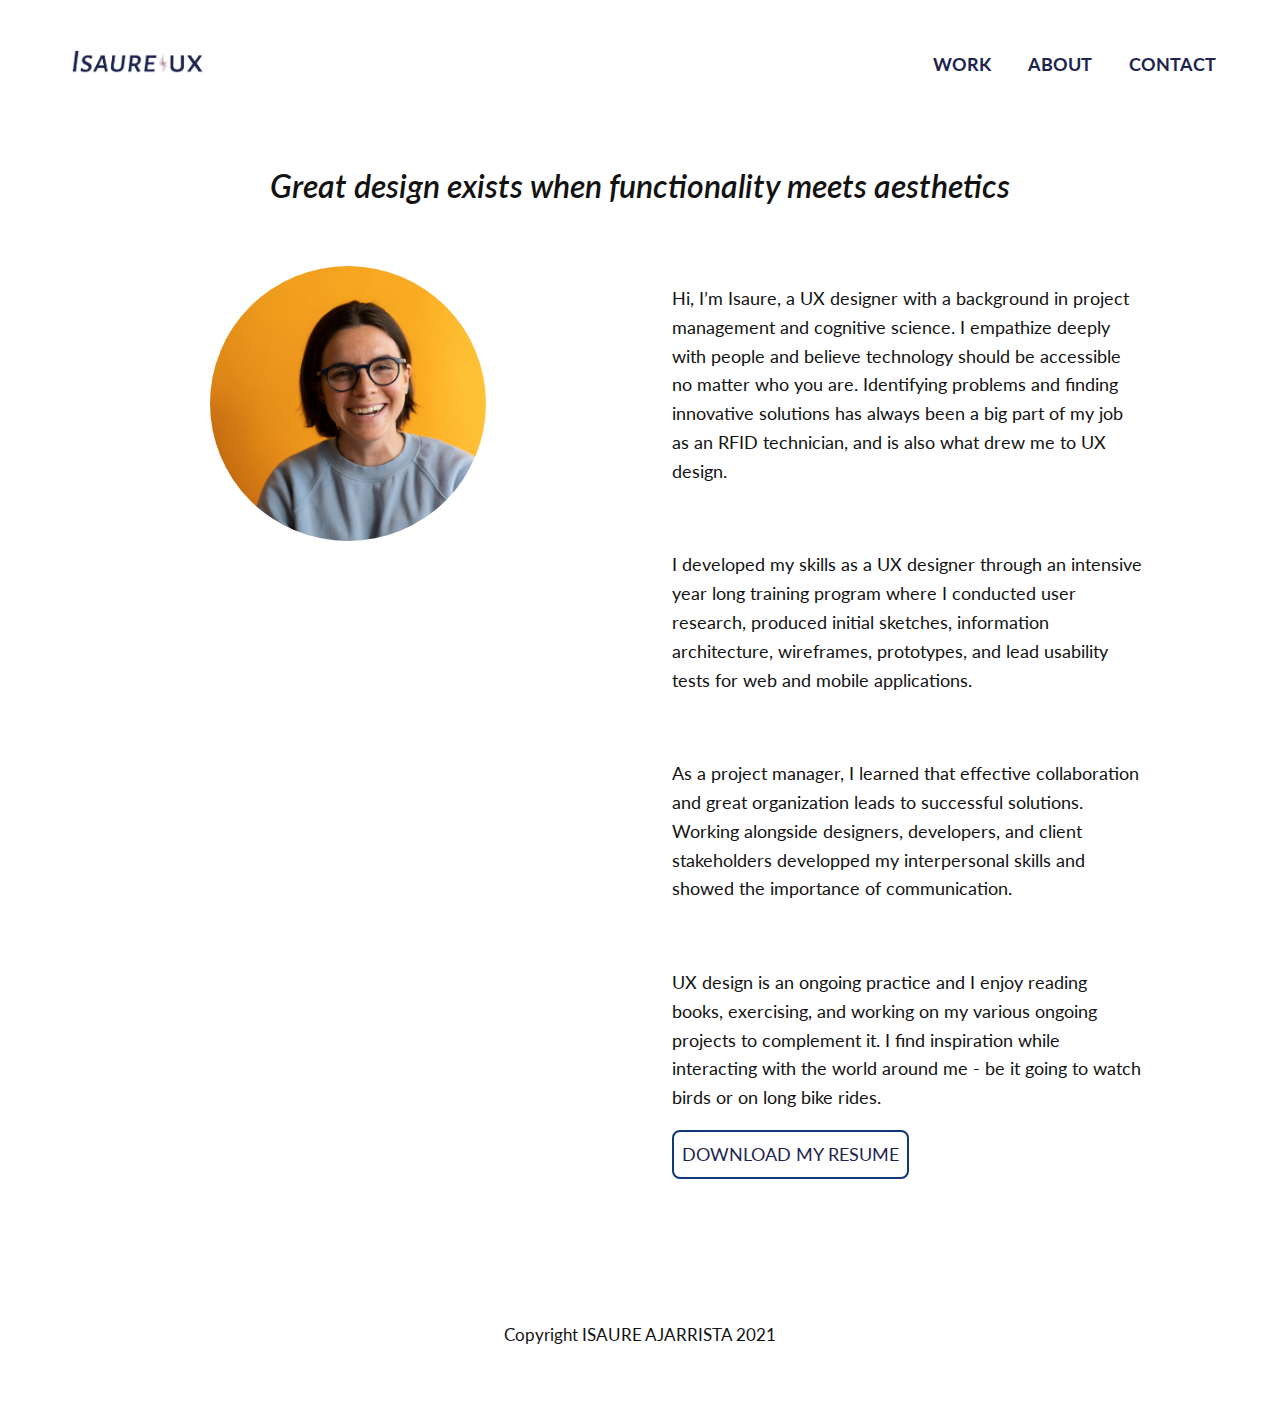
==== commit b6bb5917: "added lexis case study" ====
--- a/about.html
+++ b/about.html
@@ -34,7 +34,7 @@
   <header id="header">
     <div class="container align">
       <div class="navtoggle" id="myNavtoggle">
-      <a href="index.html"><img src="img/me/logov2.png" class="logo" alt="Isaure's Logo"></a>
+      <a href="index.html"><img src="img/me/banner-v2.png" class="logo" alt="Isaure's Logo"></a>
       <nav class="navigation">
         <ul>
           <li class="nav-container topBotomBordersOut"><a href="index.html">Work</a></li>
@@ -75,7 +75,7 @@
             <br>
             <p>UX design is an ongoing practice and I enjoy reading books, exercising, and working on my various ongoing projects to complement it. I find inspiration while interacting with the world around me - be it going to watch birds or on long bike rides.<p>
             <div class="resume">
-            <a href="files/isaure-ajarrista-resume.pdf" download target="_blank" class="button resume"> download my resume </a>
+            <a href="files/isaure-ajarrista-ux-v2.pdf" download target="_blank" class="button resume"> download my resume </a>
           </div>
         </div>
         </div>
--- a/css/style.css
+++ b/css/style.css
@@ -27,12 +27,12 @@
 
 h2{
   font-size: 1.75em;
-  font-weight: 700;
+  font-weight: 600;
 }
 
 h3 {
   font-size: 1.25em;
-  font-weight: 700;
+  font-weight: 600;
 }
 
 img{
@@ -89,6 +89,10 @@
   color: 	#1d254e;
 }
 
+#projects{
+  margin-bottom: 64px;
+}
+
 #projects a {
   text-decoration: underline;
 }
@@ -98,6 +102,7 @@
   position: relative;
   top: 2px;
 }
+
 
 .navtoggle li:not(:last-child){
   display: none;
@@ -143,21 +148,45 @@
 }
 
 #projects h2{
-  text-align: center;
-}
-
-.project-image{
-  margin: auto;
-  width: 100%;
-}
-
-#projects .row {
-  align-items: center;
-  border-bottom: 1px solid #1d254e;
-  margin: 25px 0;
-  padding-bottom: 25px;
-  
-}
+  text-align: left;
+}
+
+.img_wrap{
+  display: block;
+  position: relative;
+  height: auto;
+  width: 100%;
+}
+
+.overlay {
+  position: absolute;
+  top: 0;
+  bottom: 0;
+  left: 0;
+  right: 0;
+  height: 100%;
+  width: 100%;
+  opacity: 0;
+  transition: .5s ease;
+  background-color: #fbfbfb;
+}
+.overlay:hover{
+  opacity: 1;
+}
+
+.text{
+  color: black;
+  font-size: 20px;
+  position: absolute;
+  top: 50%;
+  left: 50%;
+  -webkit-transform: translate(-50%, -50%);
+  -ms-transform: translate(-50%, -50%);
+  transform: translate(-50%, -50%);
+  text-align: center;
+}
+
+
 
 #hero {
   background-color: #fff;
@@ -171,16 +200,6 @@
   display: block;
 }
 
-.h1{
-  margin-top: 24px;
-  text-align: center;
-  font-size: 2.25em;
-}
-
-.logo {
-  max-width: 150px;
-  text-align: center;
-}
 
 .personal-image img{
   border-radius: 50%;
@@ -236,12 +255,22 @@
 .quote {
   font-size: 18px;
   font-style: italic;
-  font-weight: 700;
-  text-align: center;
-}
+  font-weight: 500;
+  text-align: center;
+  padding-bottom: 16px;
+}
+
 
 .h1-title{
   margin-bottom: 0;
+}
+
+.title-h3 {
+  text-align: center; 
+}
+
+.view-more {
+  text-align: center;
 }
 
 #title span {
@@ -254,6 +283,7 @@
   float: left;
   padding: 10px;
 }
+
 
 .row::after{
   clear: both;
@@ -263,7 +293,8 @@
 
 .copyright{
   font-size: .95em;
-  padding-top: 72px;
+  padding-top: 36px;
+  padding-bottom: 36px;
   text-align: center;
 }
 
@@ -332,38 +363,6 @@
 .error-message {
   text-align: center;
   margin-top: 18px;
-}
-
-input[type=text], select, textarea{
-  width: 100%;
-  padding: 12px;
-  border: 1px solid #ccc;
-  border-radius: 4px;
-  margin-top: 6px;
-  margin-bottom: 16px;
-  resize: vertical;
-}
-
-input[type=submit]{
-  background-color: #1d254e;
-  color: white;
-  padding: 12px 20px;
-  border: none;
-  border-radius: 4px;
-  cursor: pointer;
-}
-input[type=submit]:hover{
-  background-color: #606683;
-}
-
-.contact-container {
-  border-radius: 5px;
-  background-color: #f2f2f2;
-  padding: 20px;
-  max-width: 1200px;
-  margin-top: 115px;
-  margin-right: auto;
-  margin-left: auto;
 }
 
 
@@ -411,8 +410,11 @@
   }
 
   .logo{
-    max-width: 200px;
-  }
+    max-width: 150px;
+    position: relative;
+  }
+
+
 
 
   .col-md-3 {
@@ -479,7 +481,7 @@
 
   .resume{
     display: flex;
-    justify-content: left;
+    justify-content: flex-start;
     align-items: center;
   }
 }
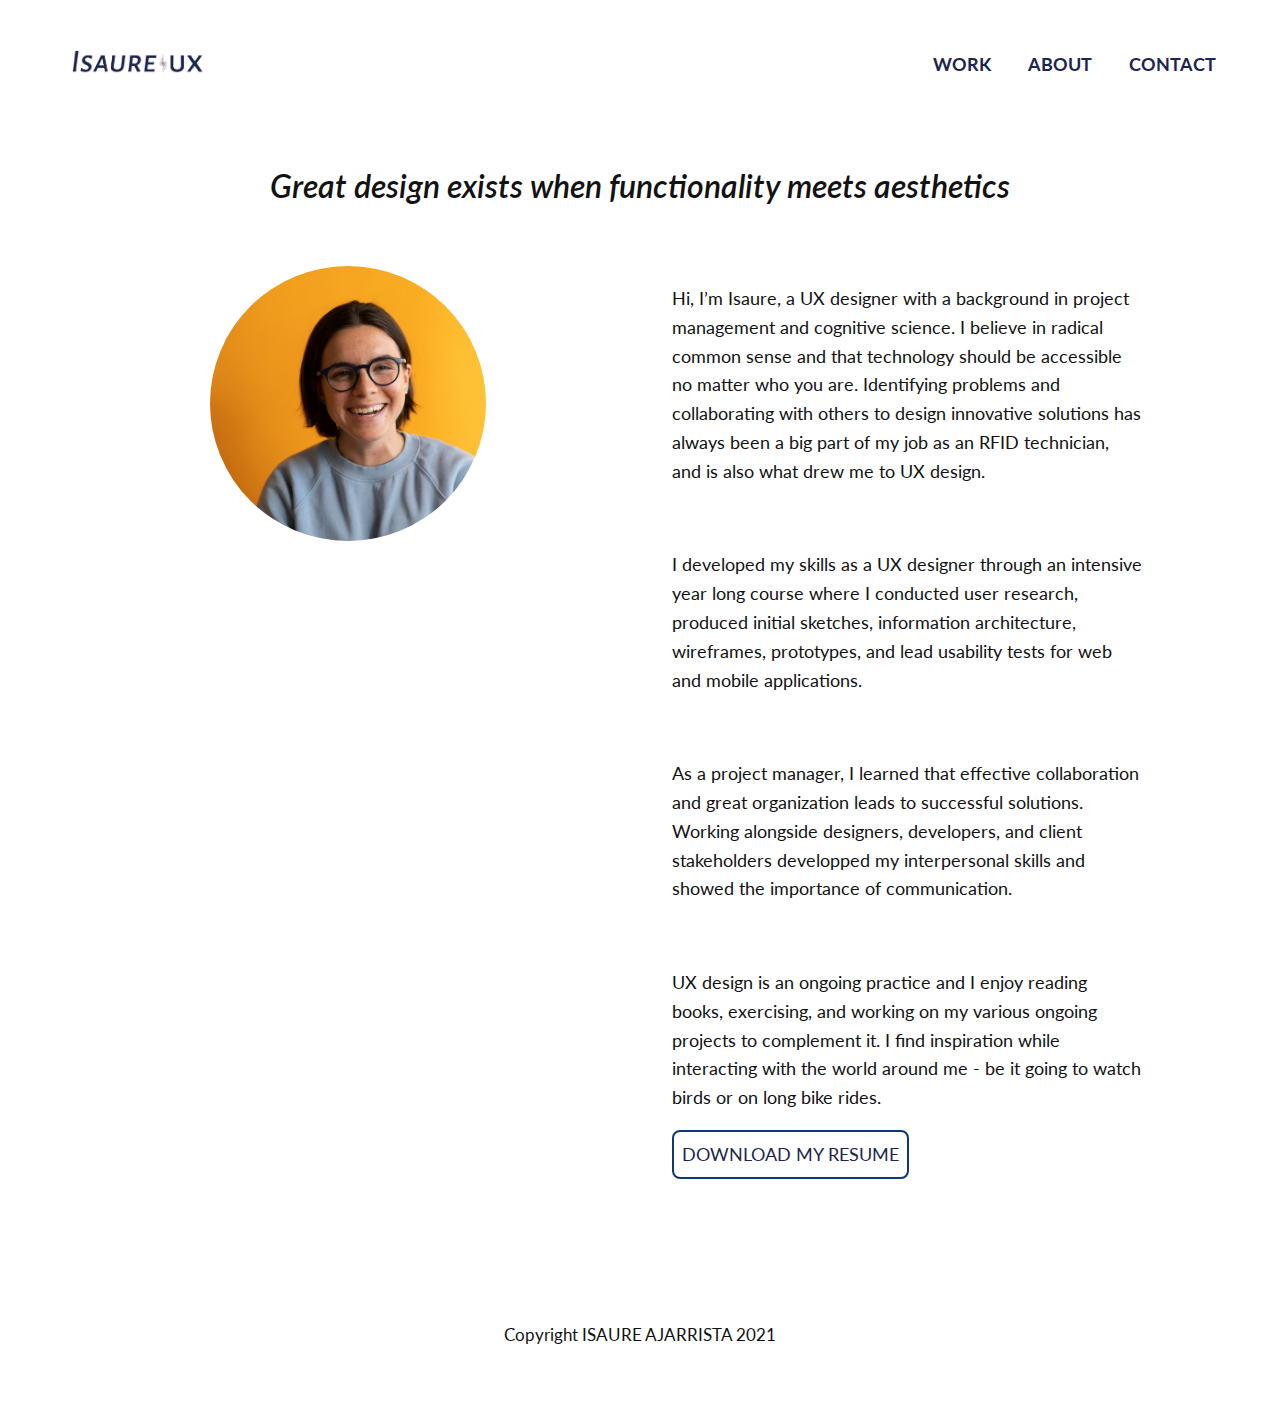
==== commit d8d62b19: "added to about page" ====
--- a/about.html
+++ b/about.html
@@ -67,9 +67,9 @@
 
       <div class="column col-md-6">
         <div class="about">
-            <p> Hi, I’m Isaure, a UX designer with a background in project management and cognitive science. I empathize deeply with people and believe technology should be accessible no matter who you are. Identifying problems and finding innovative solutions has always been a big part of my job as an RFID technician, and is also what drew me to UX design.</p>
+            <p> Hi, I’m Isaure, a UX designer with a background in project management and cognitive science. I believe in radical common sense and that technology should be accessible no matter who you are. Identifying problems and collaborating with others to design innovative solutions has always been a big part of my job as an RFID technician, and is also what drew me to UX design.</p>
             <br> 
-            <p> I developed my skills as a UX designer through an intensive year long training program where I conducted user research, produced initial sketches, information architecture, wireframes, prototypes, and lead usability tests for web and mobile applications.</p>
+            <p> I developed my skills as a UX designer through an intensive year long course where I conducted user research, produced initial sketches, information architecture, wireframes, prototypes, and lead usability tests for web and mobile applications.</p>
             <br>
             <p> As a project manager, I learned that effective collaboration and great organization leads to successful solutions. Working alongside designers, developers, and client stakeholders developped my interpersonal skills and showed the importance of communication.</p>
             <br>
